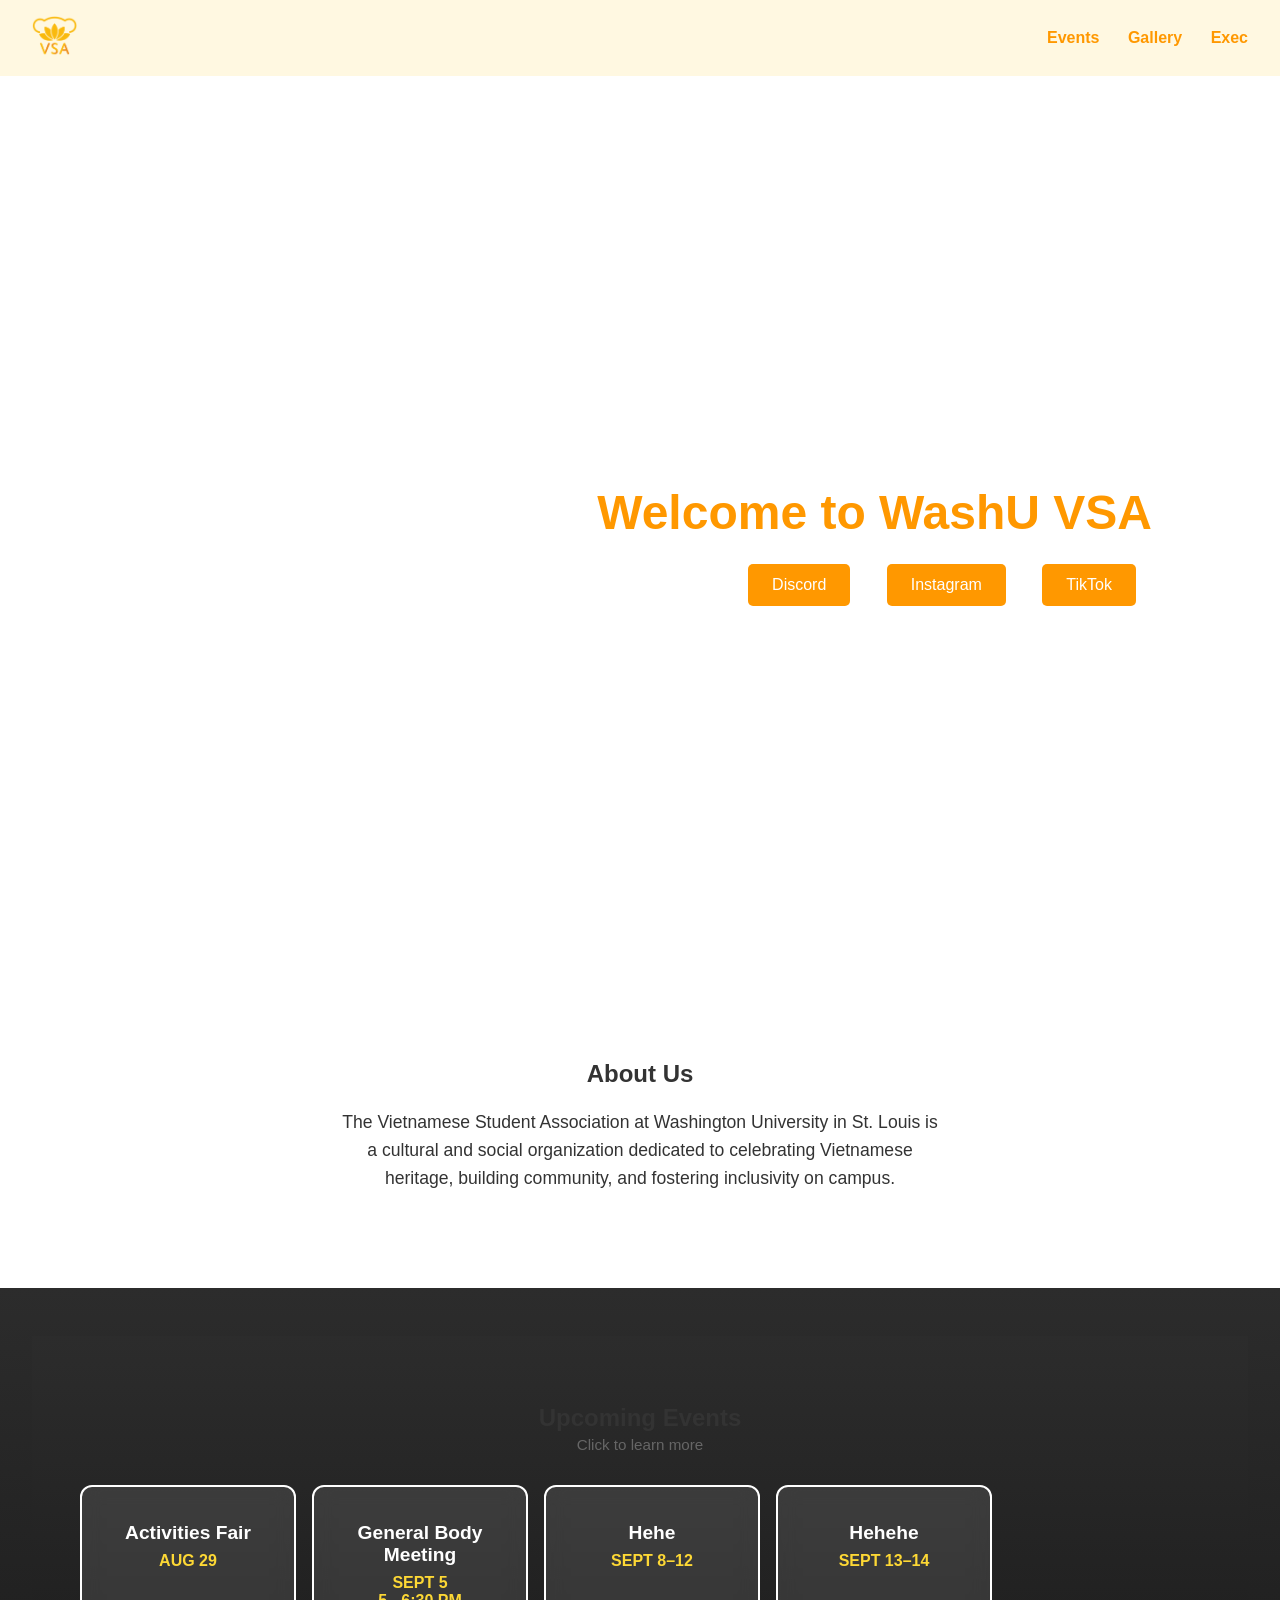
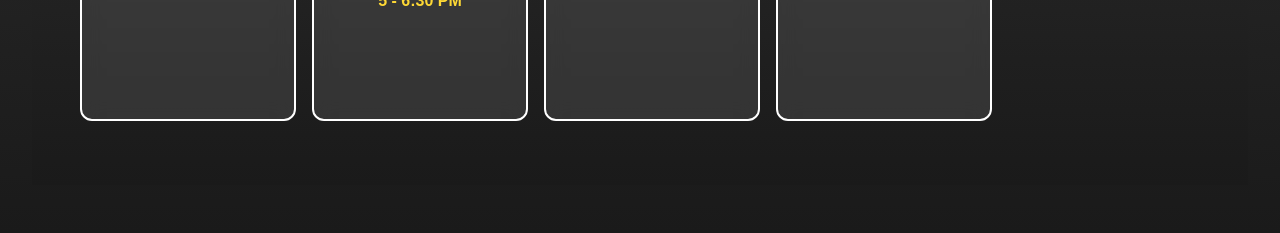
==== index.html @ dba330fd "Added landing + events page" ====
<!DOCTYPE html>
<html lang="en">
<head>
  <meta charset="UTF-8">
  <meta name="viewport" content="width=device-width, initial-scale=1.0">
  <title>WashU VSA</title>
  <link rel="stylesheet" href="styles.css">
  <style>
    html {
      scroll-behavior: smooth;
    }
  </style>
</head>
<body>
  <nav>
    <div class="logo">
      <img src="images/logo.png" alt="WashU VSA Logo">
    </div>
    <div class="nav-links">
      <a href="events.html">Events</a>
      <a href="#gallery">Gallery</a>
      <a href="#exec">Exec</a>
    </div>
  </nav>

  <section class="landing">
    <h1>Welcome to WashU VSA</h1>
    <div class="social-buttons">
      <a href="https://discord.com/invite/HemFAhNDWm" target="_blank">Discord</a> 
      <a href="https://www.instagram.com" target="_blank">Instagram</a>
      <a href="https://www.tiktok.com" target="_blank">TikTok</a>
    </div>
  </section>

  <section class="home fade-in" id="about">
    <h2>About Us</h2>
    <p>
      The Vietnamese Student Association at Washington University in St. Louis is a cultural and social organization dedicated to celebrating Vietnamese heritage, building community, and fostering inclusivity on campus.
    </p>
  </section>
  <section class="events fade-in" id="events">
  <section class="events" id="events">
    <h2>Upcoming Events</h2>
    <p class="click-note">Click to learn more</p>
    <div class="event-scroll">
      <div class="event-card">
        <h3>Activities Fair</h3>
        <p>AUG 29</p>
      </div>
      <div class="event-card">
        <h3>General Body Meeting</h3>
        <p>SEPT 5</p>
        <p>5 - 6:30 PM</p>
      </div>
      <div class="event-card">
        <h3>Hehe</h3>
        <p>SEPT 8–12</p>
      </div>
      <div class="event-card">
        <h3>Hehehe</h3>
        <p>SEPT 13–14</p>
      </div>
    </div>
  </section>
  </section>

  <script>
    const faders = document.querySelectorAll('.fade-in');
  
    const appearOptions = {
      threshold: 0.1,
      rootMargin: '0px 0px -50px 0px'
    };
  
    const appearOnScroll = new IntersectionObserver(function(entries, appearOnScroll) {
      entries.forEach(entry => {
        if (!entry.isIntersecting) return;
        entry.target.classList.add('visible');
        appearOnScroll.unobserve(entry.target);
      });
    }, appearOptions);
  
    faders.forEach(fader => {
      appearOnScroll.observe(fader);
    });
  </script>
</body>
</html>
---- styles.css ----
body {
    margin: 0;
    font-family: Arial, Helvetica, sans-serif;
    background-color: #ffffff;
    color: #333;
  }
  nav {
    display: flex;
    justify-content: space-between;
    align-items: center;
    padding: 1rem 2rem;
    background-color: #fff8e1;
    box-shadow: 0 2px 4px rgba(0,0,0,0.1);
  }
  .logo img {
    height: 40px;
  }
  .nav-links a {
    margin-left: 1.5rem;
    text-decoration: none;
    color: #ff9800;
    font-weight: bold;
  }
  .home {
    text-align: center;
    padding: 4rem 1rem;
  }
  .home h1 {
    font-size: 2.5rem;
    margin-bottom: 1rem;
  }
  .home p {
    max-width: 600px;
    margin: 0 auto 2rem auto;
    font-size: 1.1rem;
    line-height: 1.6;
  }
  .social-buttons a {
    margin: 0 1rem;
    display: inline-block;
    gap: 1rem;
    padding: 0.75rem 1.5rem;
    background-color: #ff9800;
    color: white;
    text-decoration: none;
    border-radius: 5px;
    transition: background-color 0.3s;
  }
  .social-buttons a:hover {
    background-color: #e68900;
  }

  .landing {
    height: 100vh;
    display: flex;
    flex-direction: column;
    justify-content: center;
    align-items: flex-end;
    text-align: right; 
    background-color: white;
    padding-right: 10%;
  }

  .landing h1 {
    font-size: 3rem;
    color: #ff9800;
    margin-bottom: 1.5rem;
  }
  .scroll-down {
    text-decoration: none;
    font-size: 1.25rem;
    color: #ff9800;
    border: 2px solid #ff9800;
    padding: 0.5rem 1.5rem;
    border-radius: 30px;
    transition: all 0.3s ease;
  }
  .scroll-down:hover {
    background-color: #ff9800;
    color: white;
  }

  .fade-in {
    opacity: 0;
    transform: translateY(20px);
    transition: opacity 1s ease-out, transform 1s ease-out;
  }
  
  .fade-in.visible {
    opacity: 1;
    transform: translateY(0);
  }

  .events {
    padding: 3rem 2rem;
    text-align: center;
    background: linear-gradient(to bottom, #2c2c2c, #1a1a1a);
    background-color: #fffaf0;
  }
  
  .click-note {
    font-size: 0.95rem;
    color: #666;
    margin-top: -1rem;
    margin-bottom: 1rem;
  }
  
  .event-scroll {
    display: flex;
    overflow-x: auto;
    gap: 1rem;
    padding: 1rem;
    scroll-snap-type: x mandatory;
    scrollbar-width: thin;
    scrollbar-color: #ccc transparent;
  }
  
  .event-scroll::-webkit-scrollbar {
    height: 8px;
  }
  .event-scroll::-webkit-scrollbar-thumb {
    background-color: #ccc;
    border-radius: 4px;
  }
  
  .event-card {
    flex: 0 0 auto;
    width: 180px;
    height: 200px;
    background-color: rgba(255, 255, 255, 0.1);
    backdrop-filter: blur(10px);
    border: 2px solid white;
    border-radius: 12px;
    padding: 1rem;
    text-align: center;
    color: white;
    font-weight: bold;
    scroll-snap-align: start;
    transition: transform 0.3s ease;
    cursor: pointer;
  }
  
  .event-card:hover {
    transform: scale(1.05);
  }
  
  .event-card h3 {
    font-size: 1.2rem;
    margin-bottom: 0.5rem;
  }
  
  .event-card p {
    font-size: 1rem;
    margin: 0;
    color: #fdd835;
  }

  .past-events {
    padding: 3rem 2rem;
    text-align: center;
  }
  
  .events ul {
    list-style-type: none;
    padding: 0;
    font-size: 1.1rem;
  }
  
  .event-grid {
    display: grid;
    grid-template-columns: repeat(2, 1fr);
    gap: 2rem;
    max-width: 1000px;
    margin: 0 auto;
    padding: 2rem 1rem;
  }

  @media (max-width: 700px) {
  .event-grid {
    grid-template-columns: 1fr;
    }
  }

  .event-block {
    background-color: #fffaf0;
    border-radius: 10px;
    padding: 1rem;
    box-shadow: 0 2px 8px rgba(0,0,0,0.1);
    display: flex;
    flex-direction: column;
    align-items: center;
  }

  .event-block h3 {
  color: #ff9800;
  text-shadow: 0 2px 8px rgba(0,0,0,0.1);
  } 

  .event-image {
    max-width: 100%;
    border-radius: 10px;
    margin-bottom: 1rem;
  }

  .event-description {
    text-align: left;
  }

  .timeline {
    padding: 3rem 2rem;
    background-color: #fff;
    text-align: center;
  }
  
  .timeline h2 {
    font-size: 2.5rem;
    margin-bottom: 2rem;
    color: #333;
  }
  
  .timeline-container {
    position: relative;
    max-width: 800px;
    margin: 0 auto;
  }
  
  .timeline-container::before {
    content: '';
    position: absolute;
    left: 30px;
    top: 0;
    bottom: 0;
    width: 4px;
    background-color: #ff9800;
    z-index: 0;
  }
  
  .timeline-item {
    display: flex;
    align-items: flex-start;
    gap: 1rem;
    margin-bottom: 2rem;
    position: relative;
  }
  
  .timeline-dot {
    position: relative;
    z-index: 1;
    background-color: #ff9800;
    color: white;
    border-radius: 50%;
    width: 60px;
    height: 60px;
    font-weight: bold;
    font-size: 0.75rem;
    display: flex;
    align-items: center;
    justify-content: center;
    text-align: center;
    line-height: 1.2;
    flex-shrink: 0;
    margin-right: 1rem;
    padding: 0.25rem;
    overflow: hidden;
  }
  
  .timeline-dot span {
    font-size: 0.7rem;
    line-height: 1.1;
    font-weight: bold;
    word-break: break-word;
  }
  
  .timeline-content {
    background: #fff5cc;
    padding: 1rem 1.5rem;
    border-radius: 10px;
    text-align: left;
    flex: 1;
    box-shadow: 0 2px 6px rgba(0, 0, 0, 0.08);
  }
  
  .timeline-content h3 {
    margin-top: 0;
    margin-bottom: 0.5rem;
    color: #ff9800;
    font-size: 1.2rem;
  }
  
  .timeline-content p {
    margin: 0;
    color: #333;
    font-size: 0.95rem;
  }
  
  .timeline-dot span {
    font-size: 0.75rem;
    font-weight: bold;
  }
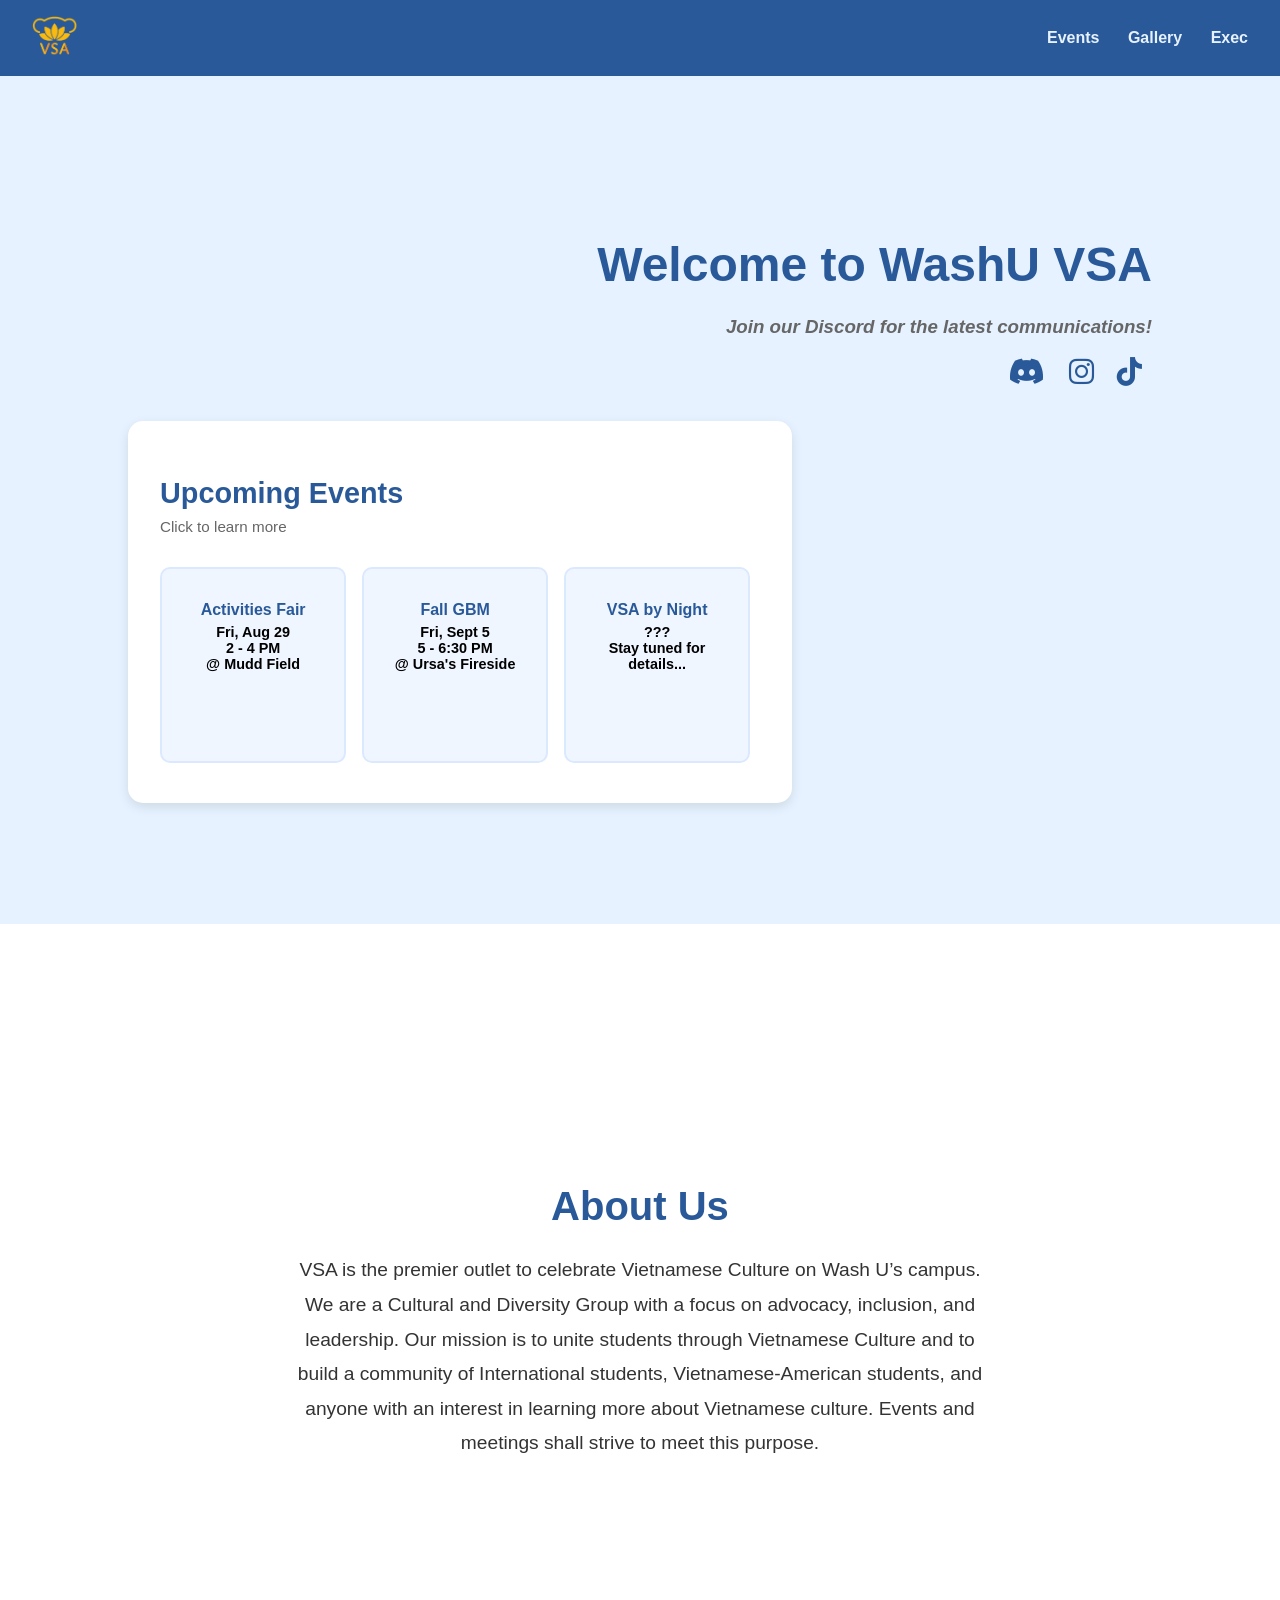
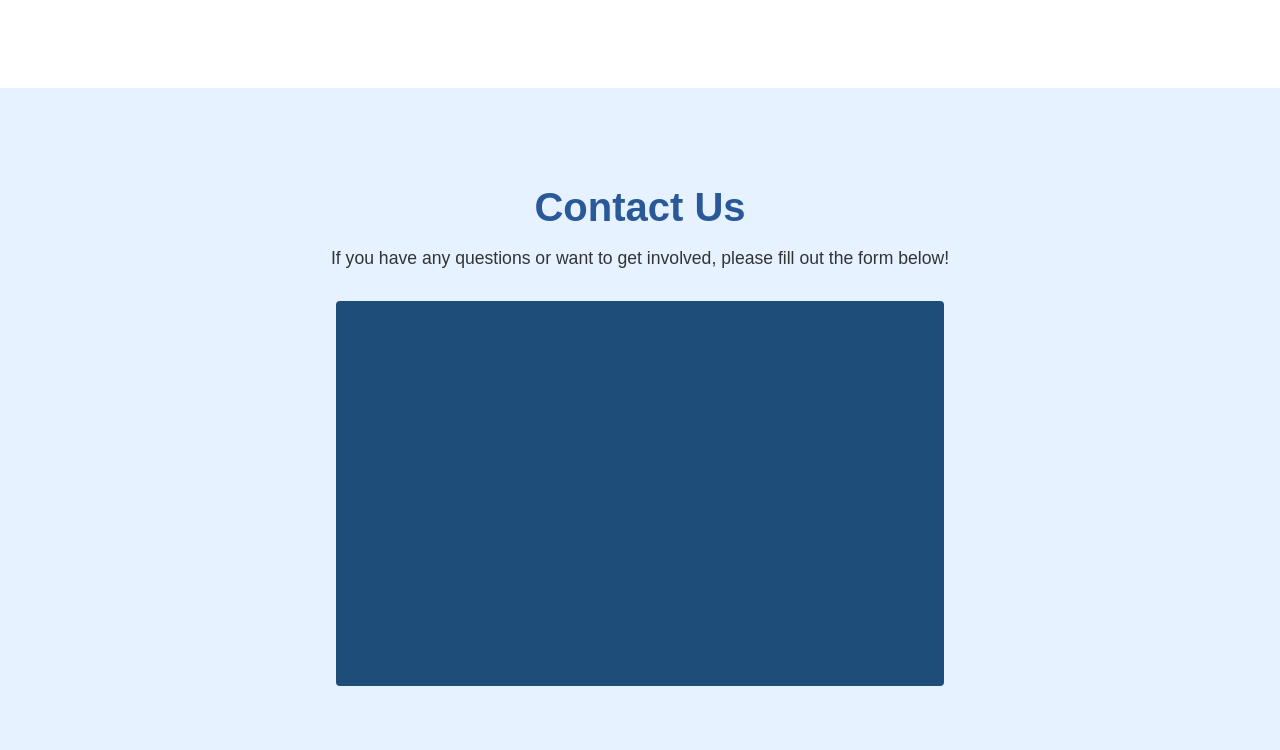
==== commit 386de77c: "Added changes to the landing page." ====
--- a/index.html
+++ b/index.html
@@ -5,6 +5,7 @@
   <meta name="viewport" content="width=device-width, initial-scale=1.0">
   <title>WashU VSA</title>
   <link rel="stylesheet" href="styles.css">
+  <link rel="stylesheet" href="https://cdnjs.cloudflare.com/ajax/libs/font-awesome/6.4.0/css/all.min.css">
   <style>
     html {
       scroll-behavior: smooth;
@@ -18,50 +19,71 @@
     </div>
     <div class="nav-links">
       <a href="events.html">Events</a>
-      <a href="#gallery">Gallery</a>
-      <a href="#exec">Exec</a>
+      <a href="gallery.html">Gallery</a>
+      <a href="exec.html">Exec</a>
     </div>
   </nav>
 
   <section class="landing">
-    <h1>Welcome to WashU VSA</h1>
-    <div class="social-buttons">
-      <a href="https://discord.com/invite/HemFAhNDWm" target="_blank">Discord</a> 
-      <a href="https://www.instagram.com" target="_blank">Instagram</a>
-      <a href="https://www.tiktok.com" target="_blank">TikTok</a>
+    <div class="landing-left">
+      <h1>Welcome to WashU VSA</h1>
+      <h3><i>Join our Discord for the latest communications!</i></h3>
+      <div class="social-buttons">
+        <a href="https://discord.com/invite/HemFAhNDWm" target="_blank"><i class="fab fa-discord"></i></a>
+        <a href="https://www.instagram.com/washuvsa" target="_blank"><i class="fab fa-instagram"></i></a>
+        <a href="https://www.tiktok.com" target="_blank"><i class="fab fa-tiktok"></i></a>
+      </div>
+    </div>
+
+    <div class="landing-right events-preview fade-in event-container">
+      <h2>Upcoming Events</h2>
+      <p class="click-note">Click to learn more</p>
+      <div class="event-scroll">
+        <div class="event-card">
+          <h3>Activities Fair</h3>
+          <p>Fri, Aug 29</p>
+          <p>2 - 4 PM</p>
+          <p>@ Mudd Field</p>
+        </div>
+        <div class="event-card">
+          <h3>Fall GBM</h3>
+          <p>Fri, Sept 5</p>
+          <p>5 - 6:30 PM</p>
+          <p>@ Ursa's Fireside</p>
+        </div>
+        <div class="event-card">
+          <h3>VSA by Night</h3>
+          <p>???</p>
+          <p>Stay tuned for details...</p>
+        </div>
+        <div class="event-card">
+          <h3>Hehehe</h3>
+          <p>SEPT 13–14</p>
+        </div>
+      </div>
     </div>
   </section>
 
-  <section class="home fade-in" id="about">
+  <section id="about" class="about-section fade-in">
     <h2>About Us</h2>
     <p>
-      The Vietnamese Student Association at Washington University in St. Louis is a cultural and social organization dedicated to celebrating Vietnamese heritage, building community, and fostering inclusivity on campus.
-    </p>
+    VSA is the premier outlet to celebrate Vietnamese Culture on Wash U’s campus. We are a Cultural and Diversity Group with a focus on advocacy, inclusion, and leadership. Our mission is to unite students through Vietnamese Culture and to build a community of International students, Vietnamese-American students, and anyone with an interest in learning more about Vietnamese culture. Events and meetings shall strive to meet this purpose.</p>
   </section>
-  <section class="events fade-in" id="events">
-  <section class="events" id="events">
-    <h2>Upcoming Events</h2>
-    <p class="click-note">Click to learn more</p>
-    <div class="event-scroll">
-      <div class="event-card">
-        <h3>Activities Fair</h3>
-        <p>AUG 29</p>
-      </div>
-      <div class="event-card">
-        <h3>General Body Meeting</h3>
-        <p>SEPT 5</p>
-        <p>5 - 6:30 PM</p>
-      </div>
-      <div class="event-card">
-        <h3>Hehe</h3>
-        <p>SEPT 8–12</p>
-      </div>
-      <div class="event-card">
-        <h3>Hehehe</h3>
-        <p>SEPT 13–14</p>
-      </div>
+
+  <section id="contact-us" class="contact-section fade-in">
+    <h2>Contact Us</h2>
+    <p>If you have any questions or want to get involved, please fill out the form below!</p>
+    
+    <div class="google-form-container">
+      <iframe src="https://docs.google.com/forms/d/e/1FAIpQLSdSaD8GSptdPOKimzBHeSPEz1onlGQ_wpQ8hNkKChO6daybhw/viewform?embedded=true" 
+        width="640" 
+        height="381" 
+        frameborder="0" 
+        marginheight="0" 
+        marginwidth="0">
+        Loading…
+      </iframe>
     </div>
-  </section>
   </section>
 
   <script>
--- a/styles.css
+++ b/styles.css
@@ -1,299 +1,519 @@
 body {
-    margin: 0;
-    font-family: Arial, Helvetica, sans-serif;
-    background-color: #ffffff;
-    color: #333;
-  }
-  nav {
-    display: flex;
-    justify-content: space-between;
-    align-items: center;
-    padding: 1rem 2rem;
-    background-color: #fff8e1;
-    box-shadow: 0 2px 4px rgba(0,0,0,0.1);
-  }
-  .logo img {
-    height: 40px;
-  }
-  .nav-links a {
-    margin-left: 1.5rem;
-    text-decoration: none;
-    color: #ff9800;
-    font-weight: bold;
-  }
-  .home {
-    text-align: center;
-    padding: 4rem 1rem;
-  }
-  .home h1 {
-    font-size: 2.5rem;
-    margin-bottom: 1rem;
-  }
-  .home p {
-    max-width: 600px;
-    margin: 0 auto 2rem auto;
-    font-size: 1.1rem;
-    line-height: 1.6;
-  }
-  .social-buttons a {
-    margin: 0 1rem;
-    display: inline-block;
-    gap: 1rem;
-    padding: 0.75rem 1.5rem;
-    background-color: #ff9800;
-    color: white;
-    text-decoration: none;
-    border-radius: 5px;
-    transition: background-color 0.3s;
-  }
-  .social-buttons a:hover {
-    background-color: #e68900;
-  }
-
-  .landing {
-    height: 100vh;
-    display: flex;
-    flex-direction: column;
-    justify-content: center;
-    align-items: flex-end;
-    text-align: right; 
-    background-color: white;
-    padding-right: 10%;
-  }
-
-  .landing h1 {
-    font-size: 3rem;
-    color: #ff9800;
-    margin-bottom: 1.5rem;
-  }
-  .scroll-down {
-    text-decoration: none;
-    font-size: 1.25rem;
-    color: #ff9800;
-    border: 2px solid #ff9800;
-    padding: 0.5rem 1.5rem;
-    border-radius: 30px;
-    transition: all 0.3s ease;
-  }
-  .scroll-down:hover {
-    background-color: #ff9800;
-    color: white;
-  }
-
-  .fade-in {
-    opacity: 0;
-    transform: translateY(20px);
-    transition: opacity 1s ease-out, transform 1s ease-out;
-  }
-  
-  .fade-in.visible {
-    opacity: 1;
-    transform: translateY(0);
-  }
-
-  .events {
-    padding: 3rem 2rem;
-    text-align: center;
-    background: linear-gradient(to bottom, #2c2c2c, #1a1a1a);
-    background-color: #fffaf0;
-  }
-  
-  .click-note {
-    font-size: 0.95rem;
-    color: #666;
-    margin-top: -1rem;
-    margin-bottom: 1rem;
-  }
-  
-  .event-scroll {
-    display: flex;
-    overflow-x: auto;
-    gap: 1rem;
-    padding: 1rem;
-    scroll-snap-type: x mandatory;
-    scrollbar-width: thin;
-    scrollbar-color: #ccc transparent;
-  }
-  
-  .event-scroll::-webkit-scrollbar {
-    height: 8px;
-  }
-  .event-scroll::-webkit-scrollbar-thumb {
-    background-color: #ccc;
-    border-radius: 4px;
-  }
-  
-  .event-card {
-    flex: 0 0 auto;
-    width: 180px;
-    height: 200px;
-    background-color: rgba(255, 255, 255, 0.1);
-    backdrop-filter: blur(10px);
-    border: 2px solid white;
-    border-radius: 12px;
-    padding: 1rem;
-    text-align: center;
-    color: white;
-    font-weight: bold;
-    scroll-snap-align: start;
-    transition: transform 0.3s ease;
-    cursor: pointer;
-  }
-  
-  .event-card:hover {
-    transform: scale(1.05);
-  }
-  
-  .event-card h3 {
-    font-size: 1.2rem;
-    margin-bottom: 0.5rem;
-  }
-  
-  .event-card p {
-    font-size: 1rem;
-    margin: 0;
-    color: #fdd835;
-  }
-
-  .past-events {
-    padding: 3rem 2rem;
-    text-align: center;
-  }
-  
-  .events ul {
-    list-style-type: none;
-    padding: 0;
-    font-size: 1.1rem;
-  }
-  
-  .event-grid {
-    display: grid;
-    grid-template-columns: repeat(2, 1fr);
-    gap: 2rem;
-    max-width: 1000px;
-    margin: 0 auto;
-    padding: 2rem 1rem;
-  }
-
-  @media (max-width: 700px) {
+  margin: 0;
+  font-family: Arial, Helvetica, sans-serif;
+  background-color: #e6f2ff;
+  color: #333;
+}
+
+nav {
+  display: flex;
+  justify-content: space-between;
+  align-items: center;
+  padding: 1rem 2rem;
+  background-color: #295998;
+  box-shadow: 0 2px 4px rgba(0,0,0,0.1);
+}
+
+.logo img {
+  height: 40px;
+}
+
+.nav-links a {
+  margin-left: 1.5rem;
+  text-decoration: none;
+  color: #e6f2ff;
+  font-weight: bold;
+}
+
+.home {
+  text-align: center;
+  padding: 4rem 1rem;
+}
+
+.home h1 {
+  font-size: 2.5rem;
+  margin-bottom: 1rem;
+  color: #295998;
+}
+
+.home p {
+  max-width: 600px;
+  margin: 0 auto 2rem auto;
+  font-size: 1.1rem;
+  line-height: 1.6;
+}
+
+.social-buttons a {
+  font-size: 1.8rem;
+  color: #295998;
+  margin: 0 0.6rem;
+  transition: transform 0.2s ease, color 0.2s ease;
+}
+
+.social-buttons a:hover {
+  transform: scale(1.2);
+  color: #1f4d7a;
+}
+
+.landing {
+  min-height: 80vh;
+  display: flex;
+  flex-direction: column;
+  justify-content: center;
+  align-items: flex-end;
+  text-align: right; 
+  background-color: #e6f2ff;
+  padding: 5% 10%;
+}
+
+.landing h1 {
+  font-size: 3rem;
+  color: #295998;
+  margin-bottom: 1.5rem;
+}
+
+.landing-right {
+  align-self: flex-start;
+  text-align: left;
+  width: 100%;
+  padding-left: 10%;
+}
+
+.landing-left h3 {
+  padding-top: -10rem;
+  color: #666;
+}
+
+.event-container {
+  background-color: white;
+  border-radius: 15px;
+  box-shadow: 0 4px 12px rgba(0,0,0,0.1);
+  padding: 2rem;
+  max-width: 600px;
+  width: 100%;
+  margin-top: 2rem;
+}
+
+.event-container h2 {
+  color: #295998;
+  font-size: 1.8rem;
+  margin-bottom: 0.5rem;
+}
+
+.event-container .click-note {
+  color: #666;
+  font-size: 0.95rem;
+  margin-bottom: 1rem;
+}
+
+.event-container .event-scroll {
+  display: flex;
+  gap: 1rem;
+  overflow-x: auto;
+  scroll-snap-type: x mandatory;
+  padding-bottom: 0.5rem;
+  scrollbar-width: thin;
+  scrollbar-color: #ccc transparent;
+}
+
+.event-container .event-scroll::-webkit-scrollbar {
+  height: 8px;
+}
+
+.event-container .event-scroll::-webkit-scrollbar-thumb {
+  background-color: #ccc;
+  border-radius: 4px;
+}
+
+.event-container .event-card {
+  flex: 0 0 auto;
+  width: 150px;
+  height: 160px;
+  background-color: #f0f6ff;
+  border: 2px solid #dbe9ff;
+  border-radius: 10px;
+  padding: 1rem;
+  text-align: center;
+  scroll-snap-align: start;
+  transition: transform 0.3s ease;
+  cursor: pointer;
+  color: #295998;
+}
+
+.event-container .event-card:hover {
+  transform: scale(1.05);
+  background-color: #e6f2ff;
+}
+
+.event-container .event-card h3 {
+  font-size: 1rem;
+  margin-bottom: 0.3rem;
+}
+
+.event-container .event-card p {
+  margin: 0;
+  font-size: 0.9rem;
+  color: black;
+}
+
+.landing-events {
+  flex: 1 1 400px;
+  max-width: 500px;
+  padding-left: 10%;
+}
+
+.scroll-down {
+  text-decoration: none;
+  font-size: 1.25rem;
+  color: #295998;
+  border: 2px solid #295998;
+  padding: 0.5rem 1.5rem;
+  border-radius: 30px;
+  transition: all 0.3s ease;
+}
+
+.scroll-down:hover {
+  background-color: #295998;
+  color: white;
+}
+
+.about-section {
+  background-color: #ffffff;
+  padding: 5rem 2rem;
+  display: flex;
+  flex-direction: column;
+  align-items: center;
+  justify-content: center;
+  text-align: center;
+  min-height: 60vh; /* Optional: Makes section taller for better vertical centering */
+}
+
+#about {
+  background-color: #ffffff;
+  padding: 7rem 2rem;
+  text-align: center;
+}
+
+#about h2 {
+  font-size: 2.5rem;
+  margin-bottom: 1.5rem;
+  color: #295998;
+}
+
+#about p {
+  max-width: 700px;
+  margin: 0 auto;
+  font-size: 1.2rem;
+  line-height: 1.8;
+  color: #333;
+}
+
+.contact-section {
+  background-color: #e6f2ff;
+  padding: 4rem 2rem;
+  text-align: center;
+}
+
+.contact-section h2 {
+  font-size: 2.5rem;
+  margin-bottom: 1rem;
+  color: #295998;
+}
+
+.contact-section p {
+  font-size: 1.1rem;
+  margin-bottom: 2rem;
+  color: #333;
+}
+
+.google-form-container {
+  max-width: 50%;
+  margin: 0 auto;
+  background-color: #1f4d7a;
+  border-radius: 4px;
+}
+
+.fade-in {
+  opacity: 0;
+  transform: translateY(20px);
+  transition: opacity 1s ease-out, transform 1s ease-out;
+}
+
+.fade-in.visible {
+  opacity: 1;
+  transform: translateY(0);
+}
+
+.events {
+  padding: 3rem 2rem;
+  text-align: center;
+  background-color: #e6f2ff;
+}
+
+.click-note {
+  font-size: 0.95rem;
+  color: #666;
+  margin-top: .5rem;
+  margin-bottom: 1rem;
+}
+
+.event-scroll {
+  display: flex;
+  overflow-x: auto;
+  gap: 1rem;
+  padding: 1rem;
+  scroll-snap-type: x mandatory;
+  scrollbar-width: thin;
+  scrollbar-color: #ccc transparent;
+}
+
+.event-scroll::-webkit-scrollbar {
+  height: 8px;
+}
+
+.event-scroll::-webkit-scrollbar-thumb {
+  background-color: #ccc;
+  border-radius: 4px;
+}
+
+.event-card {
+  flex: 0 0 auto;
+  width: 180px;
+  height: 200px;
+  background-color: rgba(255, 255, 255, 0.1);
+  backdrop-filter: blur(10px);
+  border: 2px solid white;
+  border-radius: 12px;
+  padding: 1rem;
+  text-align: center;
+  color: white;
+  font-weight: bold;
+  scroll-snap-align: start;
+  transition: transform 0.3s ease;
+  cursor: pointer;
+}
+
+.event-card:hover {
+  transform: scale(1.05);
+}
+
+.event-card h3 {
+  font-size: 1.2rem;
+  margin-bottom: 0.5rem;
+}
+
+.event-card p {
+  font-size: 1rem;
+  margin: 0;
+  color: #fdd835;
+}
+
+.past-events {
+  padding: 3rem 2rem;
+  text-align: center;
+  /* color: #295998; */
+}
+
+.past-events h2 {
+  color: #295998;
+}
+
+.events ul {
+  list-style-type: none;
+  padding: 0;
+  font-size: 1.1rem;
+}
+
+.event-grid {
+  display: grid;
+  grid-template-columns: repeat(2, 1fr);
+  gap: 2rem;
+  max-width: 1000px;
+  margin: 0 auto;
+  padding: 2rem 1rem;
+}
+
+@media (max-width: 700px) {
   .event-grid {
     grid-template-columns: 1fr;
-    }
   }
-
-  .event-block {
-    background-color: #fffaf0;
-    border-radius: 10px;
-    padding: 1rem;
-    box-shadow: 0 2px 8px rgba(0,0,0,0.1);
-    display: flex;
-    flex-direction: column;
-    align-items: center;
-  }
-
-  .event-block h3 {
-  color: #ff9800;
+}
+
+.event-block {
+  background-color: #F5F0E7;
+  border-radius: 10px;
+  padding: 1rem;
+  box-shadow: 0 2px 8px rgba(0,0,0,0.1);
+  display: flex;
+  flex-direction: column;
+  align-items: center;
+}
+
+.event-block h3 {
+  color: #295998;
   text-shadow: 0 2px 8px rgba(0,0,0,0.1);
-  } 
-
-  .event-image {
-    max-width: 100%;
-    border-radius: 10px;
-    margin-bottom: 1rem;
-  }
-
-  .event-description {
-    text-align: left;
-  }
-
-  .timeline {
-    padding: 3rem 2rem;
-    background-color: #fff;
-    text-align: center;
-  }
-  
-  .timeline h2 {
-    font-size: 2.5rem;
-    margin-bottom: 2rem;
-    color: #333;
-  }
-  
-  .timeline-container {
-    position: relative;
-    max-width: 800px;
-    margin: 0 auto;
-  }
-  
-  .timeline-container::before {
-    content: '';
-    position: absolute;
-    left: 30px;
-    top: 0;
-    bottom: 0;
-    width: 4px;
-    background-color: #ff9800;
-    z-index: 0;
-  }
-  
-  .timeline-item {
-    display: flex;
-    align-items: flex-start;
-    gap: 1rem;
-    margin-bottom: 2rem;
-    position: relative;
-  }
-  
-  .timeline-dot {
-    position: relative;
-    z-index: 1;
-    background-color: #ff9800;
-    color: white;
-    border-radius: 50%;
-    width: 60px;
-    height: 60px;
-    font-weight: bold;
-    font-size: 0.75rem;
-    display: flex;
-    align-items: center;
-    justify-content: center;
-    text-align: center;
-    line-height: 1.2;
-    flex-shrink: 0;
-    margin-right: 1rem;
-    padding: 0.25rem;
-    overflow: hidden;
-  }
-  
-  .timeline-dot span {
-    font-size: 0.7rem;
-    line-height: 1.1;
-    font-weight: bold;
-    word-break: break-word;
-  }
-  
-  .timeline-content {
-    background: #fff5cc;
-    padding: 1rem 1.5rem;
-    border-radius: 10px;
-    text-align: left;
-    flex: 1;
-    box-shadow: 0 2px 6px rgba(0, 0, 0, 0.08);
-  }
-  
-  .timeline-content h3 {
-    margin-top: 0;
-    margin-bottom: 0.5rem;
-    color: #ff9800;
-    font-size: 1.2rem;
-  }
-  
-  .timeline-content p {
-    margin: 0;
-    color: #333;
-    font-size: 0.95rem;
-  }
-  
-  .timeline-dot span {
-    font-size: 0.75rem;
-    font-weight: bold;
-  }+} 
+
+.event-image {
+  max-width: 100%;
+  border-radius: 10px;
+  margin-bottom: 1rem;
+}
+
+.event-description {
+  text-align: left;
+}
+
+.timeline {
+  padding: 3rem 2rem;
+  background-color: #fff;
+  text-align: center;
+  min-height: 70vh;
+  justify-content: center;
+}
+
+.timeline h2 {
+  font-size: 2.5rem;
+  margin-bottom: 2rem;
+  color: #295998;
+}
+
+.timeline-container {
+  position: relative;
+  max-width: 800px;
+  margin: 0 auto;
+}
+
+.timeline-container::before {
+  content: '';
+  position: absolute;
+  left: 30px;
+  top: 0;
+  bottom: 0;
+  width: 4px;
+  background-color: #295998;
+  z-index: 0;
+}
+
+.timeline-item {
+  display: flex;
+  align-items: flex-start;
+  gap: 1rem;
+  margin-bottom: 2rem;
+  position: relative;
+}
+
+.timeline-dot {
+  position: relative;
+  z-index: 1;
+  background-color: #295998;
+  color: white;
+  border-radius: 50%;
+  width: 60px;
+  height: 60px;
+  font-weight: bold;
+  font-size: 0.75rem;
+  display: flex;
+  align-items: center;
+  justify-content: center;
+  text-align: center;
+  line-height: 1.2;
+  flex-shrink: 0;
+  margin-right: 1rem;
+  padding: 0.25rem;
+  overflow: hidden;
+}
+
+.timeline-dot span {
+  font-size: 0.75rem;
+  font-weight: bold;
+  line-height: 1.1;
+  word-break: break-word;
+}
+
+.timeline-content {
+  background: #F5F0E7;
+  padding: 1rem 1.5rem;
+  border-radius: 10px;
+  text-align: left;
+  flex: 1;
+  box-shadow: 0 2px 6px rgba(0, 0, 0, 0.08);
+}
+
+.timeline-content h3 {
+  margin-top: 0;
+  margin-bottom: 0.5rem;
+  color: #295998;
+  font-size: 1.2rem;
+}
+
+.timeline-content p {
+  margin: 0;
+  color: #333;
+  font-size: 0.95rem;
+}
+
+.exec-section {
+  padding: 3rem 2rem;
+  background-color: #e6f2ff;
+  text-align: center;
+  margin-left: 10%;
+}
+
+.exec-section h2 {
+  font-size: 2.5rem;
+  margin-bottom: 2rem;
+  margin-left: 10%;
+  color: #295998;
+}
+
+.group-photo {
+  width: 70%;
+  max-width: 1000px;
+  height: auto;
+  display: block;
+  margin: 2rem auto;
+  object-fit: contain;
+  border-radius: 20px;
+}
+
+.exec-grid {
+  display: grid;
+  grid-template-columns: repeat(auto-fit, minmax(200px, 1fr));
+  gap: 2rem;
+  max-width: 1200px;
+  margin: 0 auto;
+}
+
+.exec-card {
+  background-color: #fff5cc;
+  padding: 1rem;
+  border-radius: 10px;
+  box-shadow: 0 2px 8px rgba(0, 0, 0, 0.1);
+  text-align: center;
+  transition: transform 0.3s ease;
+}
+
+.exec-card:hover {
+  transform: scale(1.05);
+}
+
+.exec-card img {
+  width: 100%;
+  max-width: 150px;
+  height: auto;
+  border-radius: 50%;
+  margin-bottom: 1rem;
+}
+
+.exec-card h3 {
+  margin: 0.5rem 0 0.25rem;
+  font-size: 1.1rem;
+  color: #295998;
+}
+
+.exec-card p {
+  margin: 0;
+  font-size: 0.95rem;
+  color: #333;
+}
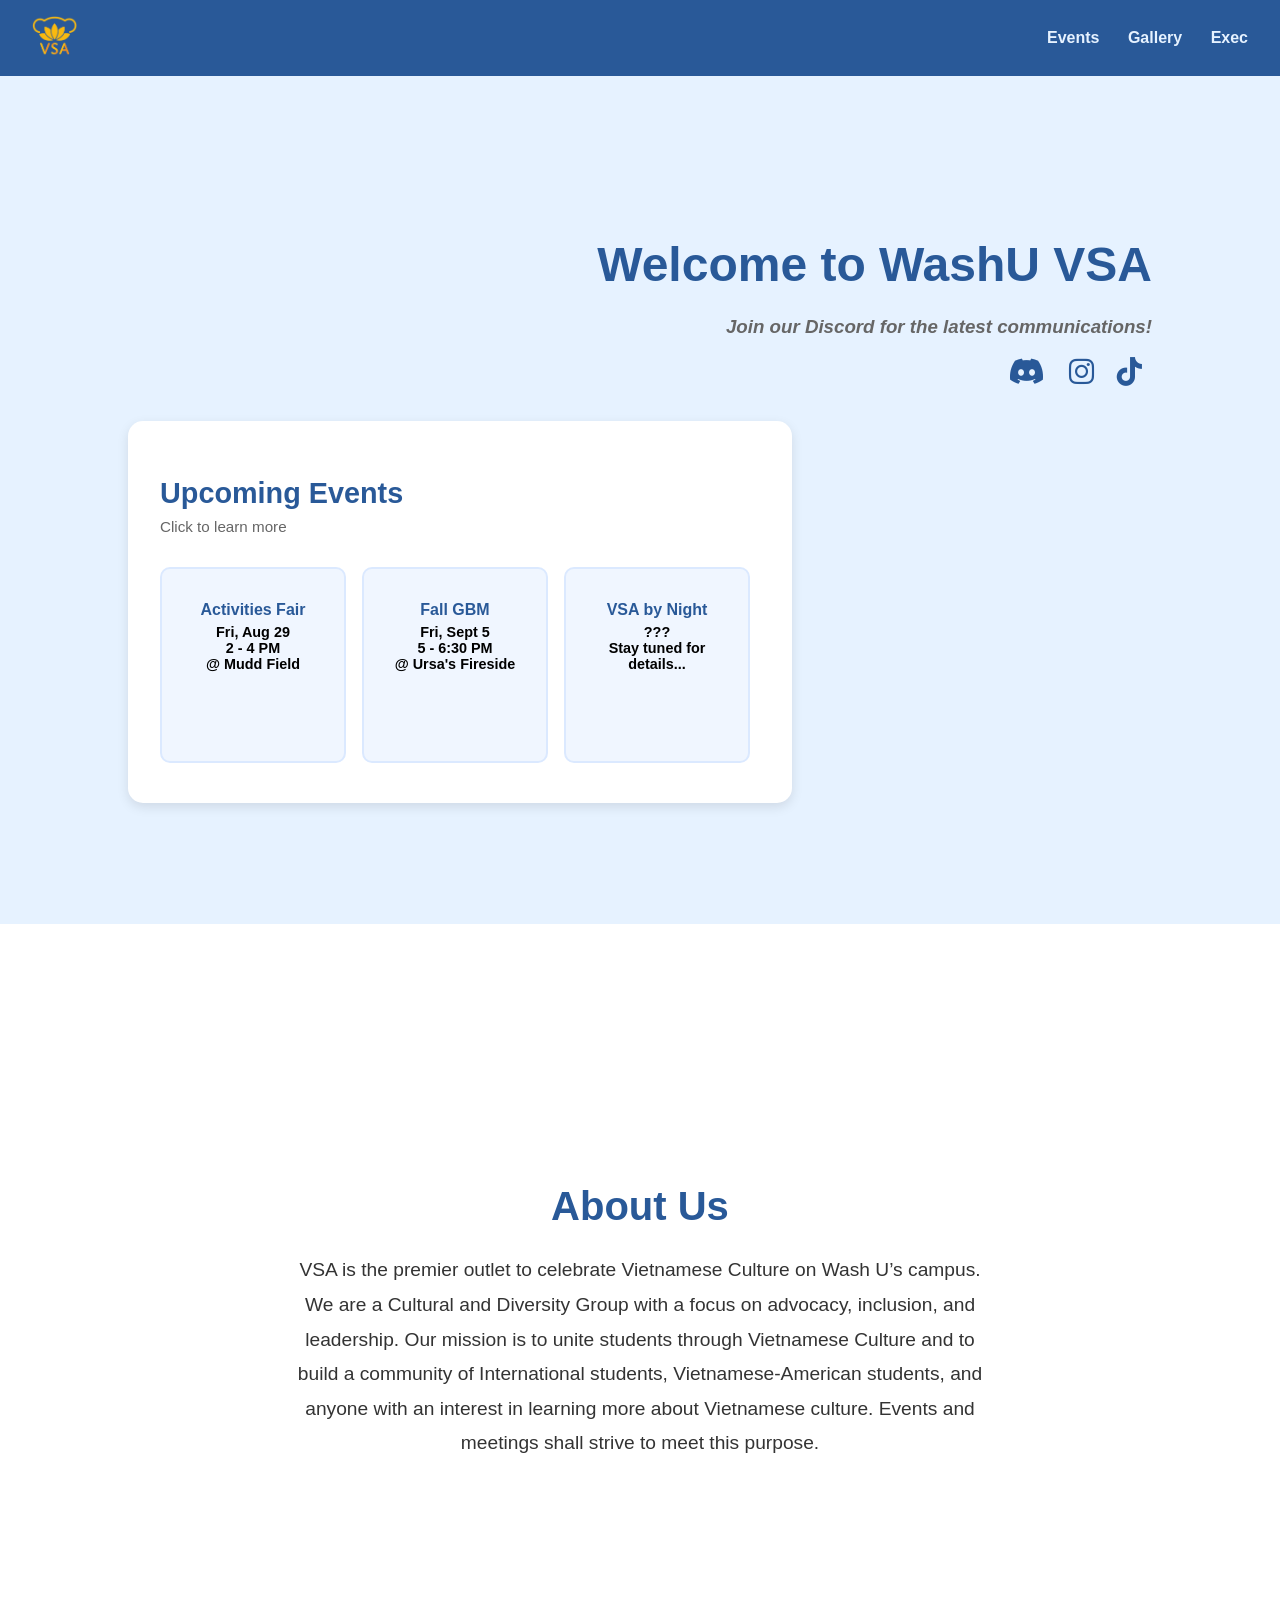
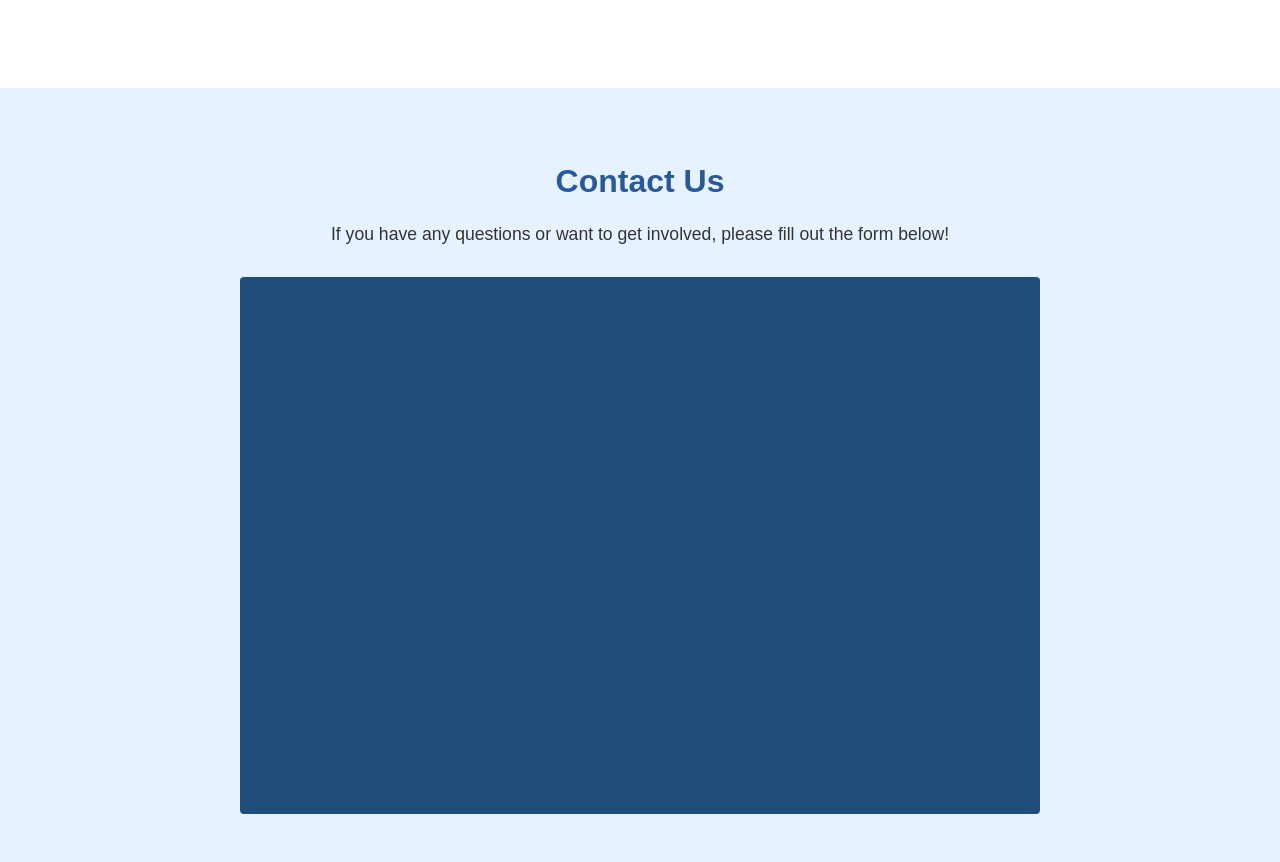
==== commit 2cb5eca0: "Added changes for mobile device" ====
--- a/index.html
+++ b/index.html
@@ -80,7 +80,8 @@
         height="381" 
         frameborder="0" 
         marginheight="0" 
-        marginwidth="0">
+        marginwidth="0"
+        allowfullscreen>
         Loading…
       </iframe>
     </div>
--- a/styles.css
+++ b/styles.css
@@ -210,13 +210,13 @@
 
 .contact-section {
   background-color: #e6f2ff;
-  padding: 4rem 2rem;
+  padding: 3rem 1rem;
   text-align: center;
 }
 
 .contact-section h2 {
-  font-size: 2.5rem;
-  margin-bottom: 1rem;
+  font-size: 2rem;
+  margin-bottom: 1.5rem;
   color: #295998;
 }
 
@@ -227,10 +227,18 @@
 }
 
 .google-form-container {
-  max-width: 50%;
+  max-width: 100%;
+  max-width: 800px;
   margin: 0 auto;
   background-color: #1f4d7a;
   border-radius: 4px;
+  aspect-ratio: 3 / 2;
+}
+
+.google-form-container iframe{
+  width: 100%;
+  height: 100%;
+  border: none;
 }
 
 .fade-in {
@@ -336,6 +344,39 @@
 @media (max-width: 700px) {
   .event-grid {
     grid-template-columns: 1fr;
+  }
+  .landing {
+    flex-direction: column;
+    align-items: center;
+    padding: 2rem 1rem;
+    gap: 2rem;
+  }
+
+  .landing-text {
+    text-align: center;
+    flex: 1 1 auto;
+  }
+
+  .landing .social-buttons {
+    justify-content: center;
+  }
+
+  .landing-events {
+    max-width: 100%;
+    width: 100%;
+  }
+
+  .landing-events h2 {
+    text-align: center;
+  }
+
+  .event-scroll {
+    padding: 1rem;
+  }
+
+  .event-card {
+    width: 150px;
+    height: 160px;
   }
 }
 
